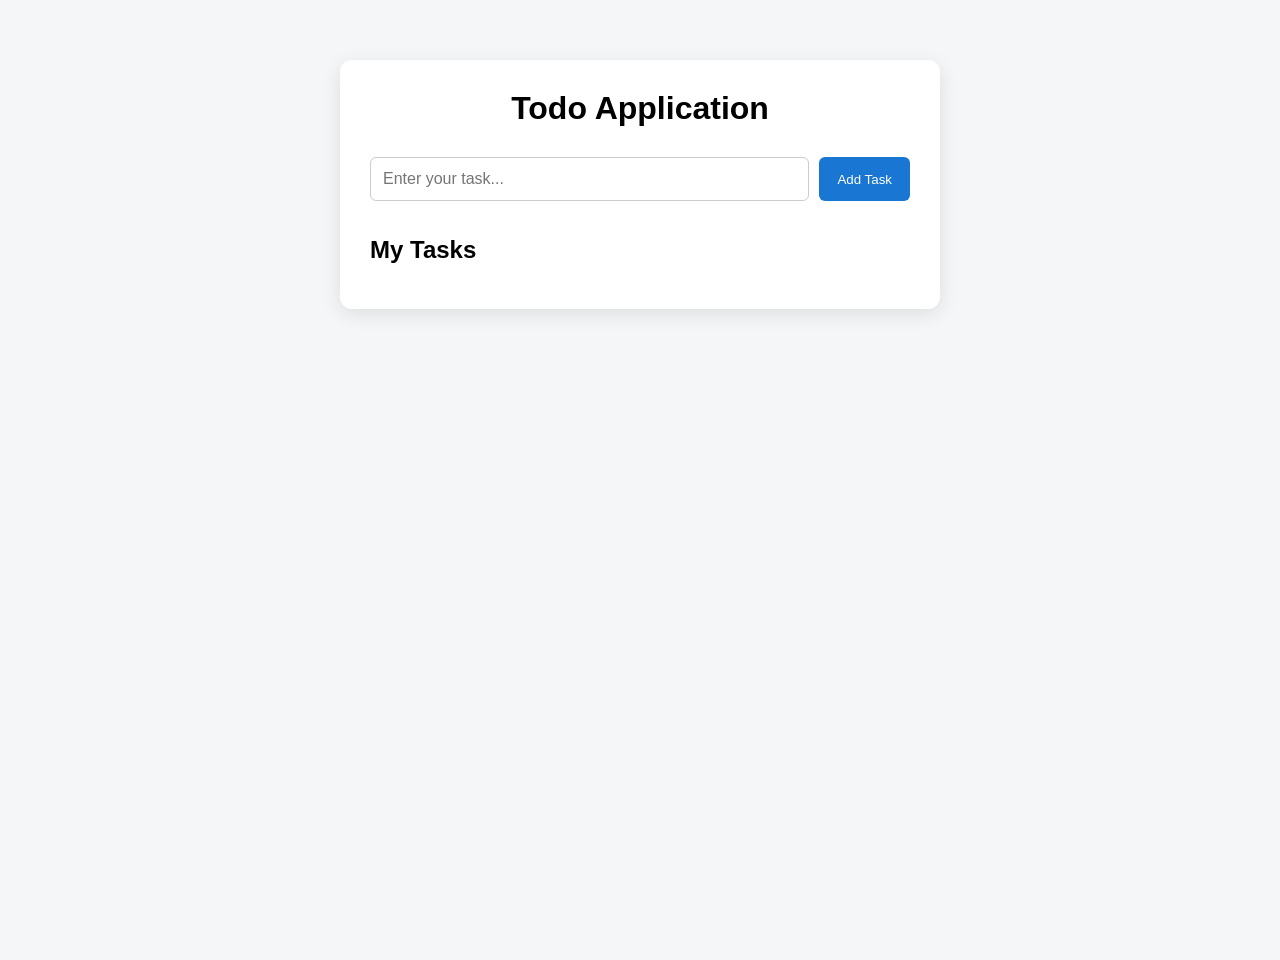
==== src/main/resources/static/index.html @ 5bc9d44f "first commit" ====
<!DOCTYPE html>
<html lang="en">

<head>
    <meta charset="UTF-8">
    <meta name="viewport" content="width=device-width, initial-scale=1.0">

    <title>Todo Application</title>

    <link rel="stylesheet" href="index.css">
</head>

<body>

    <div class="container">

        <h1>Todo Application</h1>

        <!-- Create Todo -->
        <div class="todo-form">

            <input type="text" id="taskInput" placeholder="Enter your task...">

            <button onclick="createTodo()">
                Add Task
            </button>

        </div>


        <!-- Todo List -->
        <div class="todo-section">

            <h2>My Tasks</h2>

            <div id="todoList"></div>

        </div>

    </div>

    <script src="index.js"></script>

</body>

</html>
---- src/main/resources/static/index.css ----
* {
    margin: 0;
    padding: 0;
    box-sizing: border-box;
}

body {
    font-family: Arial, sans-serif;
    background: #f4f6f8;
    min-height: 100vh;
}

.container {
    width: 600px;
    margin: 60px auto;
    background: white;
    padding: 30px;
    border-radius: 12px;
    box-shadow: 0 5px 20px rgba(0, 0, 0, 0.1);
}

h1 {
    text-align: center;
    margin-bottom: 30px;
}

.todo-form {
    display: flex;
    gap: 10px;
}

.todo-form input {
    flex: 1;
    padding: 12px;
    font-size: 16px;
    border: 1px solid #ccc;
    border-radius: 6px;
    outline: none;
}

.todo-form input:focus {
    border-color: #1976d2;
}

.todo-form button {
    padding: 12px 18px;
    border: none;
    border-radius: 6px;
    background: #1976d2;
    color: white;
    cursor: pointer;
}

.todo-form button:hover {
    background: #125aa0;
}

.todo-section {
    margin-top: 35px;
}

.todo-section h2 {
    margin-bottom: 15px;
}

.todo-item {
    display: flex;
    justify-content: space-between;
    align-items: center;

    padding: 15px;
    margin-bottom: 10px;

    background: #f5f5f5;
    border-radius: 7px;
}

.task-text {
    font-size: 16px;
}

.todo-actions {
    display: flex;
    gap: 8px;
}

.edit-btn {
    background: #f0ad4e;
    color: white;
    border: none;
    padding: 8px 12px;
    border-radius: 5px;
    cursor: pointer;
}

.delete-btn {
    background: #d9534f;
    color: white;
    border: none;
    padding: 8px 12px;
    border-radius: 5px;
    cursor: pointer;
}

.edit-btn:hover {
    background: #ec971f;
}

.delete-btn:hover {
    background: #c9302c;
}

.empty-message {
    text-align: center;
    color: #777;
    padding: 20px;
}
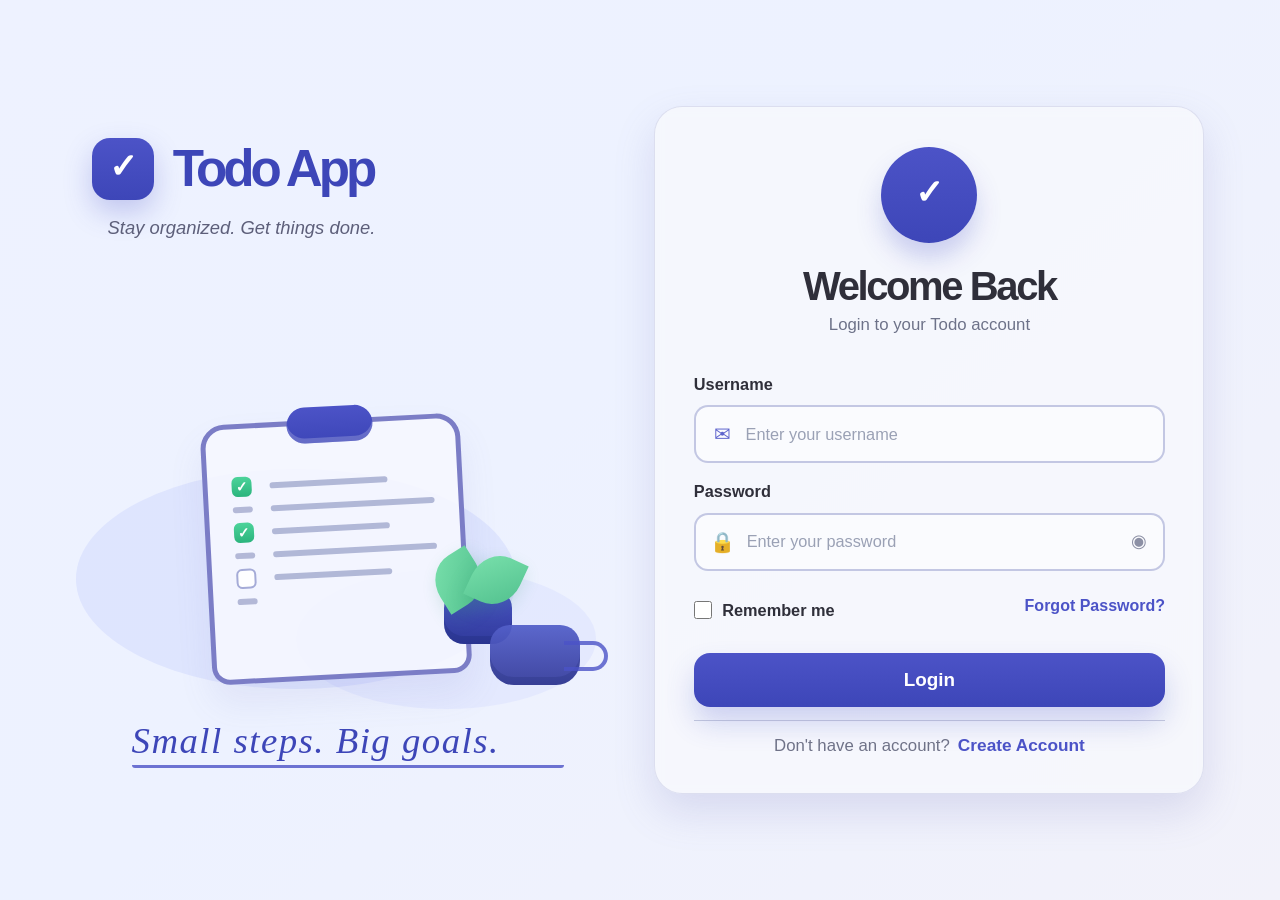
==== commit 26d606fb: "first commit" ====
--- a/src/main/resources/static/index.html
+++ b/src/main/resources/static/index.html
@@ -14,12 +14,53 @@
 
     <div class="container">
 
-        <h1>Todo Application</h1>
+        <div class="topbar">
+            <h1>Todo Application</h1>
+            <button class="logout-btn" onclick="logoutUser()">Logout</button>
+        </div>
+
+        <section class="dashboard-welcome">
+            <div class="dashboard-welcome-copy">
+                <p id="welcomeText"></p>
+                <p class="dashboard-tagline">A little progress, every day.</p>
+            </div>
+            <div class="dashboard-art" aria-hidden="true">
+                <div class="art-board">
+                    <div class="art-clip"></div>
+                    <div class="art-row"><span class="art-check">✓</span><span class="art-line"></span></div>
+                    <div class="art-row"><span class="art-check">✓</span><span class="art-line"></span></div>
+                    <div class="art-row"><span class="art-check art-pending"></span><span class="art-line art-line-short"></span></div>
+                </div>
+                <div class="art-plant">
+                    <span class="art-leaf art-leaf-left"></span>
+                    <span class="art-leaf art-leaf-right"></span>
+                    <span class="art-pot"></span>
+                </div>
+                <div class="art-mug"></div>
+            </div>
+        </section>
+
+        <section class="dashboard-summary" aria-label="User statistics">
+            <div class="summary-stat">
+                <span class="summary-label">Registered users</span>
+                <strong id="registeredUserCount" aria-live="polite">--</strong>
+            </div>
+        </section>
 
         <!-- Create Todo -->
         <div class="todo-form">
 
             <input type="text" id="taskInput" placeholder="Enter your task...">
+            <input type="date" id="dueDateInput">
+            <select id="priorityInput">
+                <option value="LOW">Low</option>
+                <option value="MEDIUM" selected>Medium</option>
+                <option value="HIGH">High</option>
+            </select>
+            <label class="checkbox-label">
+                <input type="checkbox" id="completedInput">
+                Completed
+            </label>
 
             <button onclick="createTodo()">
                 Add Task
@@ -27,6 +68,20 @@
 
         </div>
 
+        <div class="filter-actions">
+            <button id="taskFilterBtn" class="filter-btn" onclick="toggleTaskFilter()">
+                Show Uncompleted
+            </button>
+            <input type="search" id="taskSearchInput" placeholder="Search tasks..." aria-label="Search tasks">
+            <input type="date" id="taskDateFilter" aria-label="Filter by due date">
+            <select id="taskPriorityFilter" aria-label="Filter by priority">
+                <option value="">All priorities</option>
+                <option value="LOW">Low</option>
+                <option value="MEDIUM">Medium</option>
+                <option value="HIGH">High</option>
+            </select>
+            <button id="clearTaskFiltersBtn" class="clear-filter-btn" type="button">Clear filters</button>
+        </div>
 
         <!-- Todo List -->
         <div class="todo-section">
--- a/src/main/resources/static/index.css
+++ b/src/main/resources/static/index.css
@@ -4,84 +4,897 @@
     box-sizing: border-box;
 }
 
+:root {
+    --bg-soft: #eef1ff;
+    --panel: #f5f6f9;
+    --card: #f8f9fd;
+    --purple: #4c53c7;
+    --purple-dark: #3d46b8;
+    --purple-light: #c9cfff;
+    --text: #2f2f3a;
+    --muted: #6b7280;
+    --line: #dfe3f0;
+    --success: #36c18c;
+    --shadow: 0 18px 40px rgba(103, 108, 181, 0.18);
+}
+
 body {
-    font-family: Arial, sans-serif;
-    background: #f4f6f8;
+    font-family: "Segoe UI", Tahoma, Geneva, Verdana, sans-serif;
+    background: linear-gradient(135deg, #eef2ff 0%, #edf2ff 45%, #f2f2fa 100%);
     min-height: 100vh;
+    color: var(--text);
+}
+
+button, input {
+    font: inherit;
+}
+
+.page-shell {
+    display: flex;
+    align-items: center;
+    justify-content: center;
+    min-height: 100vh;
+    gap: 4.5rem;
+    padding: 3rem 4rem;
+    position: relative;
+    overflow: hidden;
+}
+
+.hero-panel,
+.auth-panel {
+    position: relative;
+    z-index: 1;
+}
+
+.hero-panel {
+    width: 44%;
+    min-width: 420px;
+    padding-left: 1rem;
+}
+
+.brand-row {
+    display: flex;
+    align-items: center;
+    gap: 1.2rem;
+    margin-bottom: 1.1rem;
+}
+
+.brand-icon {
+    width: 62px;
+    height: 62px;
+    border-radius: 18px;
+    background: linear-gradient(180deg, var(--purple) 0%, var(--purple-dark) 100%);
+    display: flex;
+    align-items: center;
+    justify-content: center;
+    box-shadow: 0 12px 28px rgba(76, 83, 199, 0.28);
+}
+
+.brand-icon .checkmark,
+.icon-ring .checkmark {
+    color: white;
+    font-size: 2.1rem;
+    font-weight: 700;
+    transform: translateY(-2px);
+}
+
+.hero-panel h1 {
+    font-size: clamp(2.5rem, 4vw, 5rem);
+    font-weight: 800;
+    letter-spacing: -0.08em;
+    color: var(--purple-dark);
+}
+
+.tagline {
+    font-size: 1.15rem;
+    color: #5d5f7a;
+    font-weight: 400;
+    font-style: italic;
+    margin-left: 1rem;
+    margin-bottom: 2.5rem;
+}
+
+.illustration-wrap {
+    position: relative;
+    width: 520px;
+    height: 420px;
+    margin-left: -1rem;
+}
+
+.blob {
+    position: absolute;
+    border-radius: 50%;
+    background: rgba(116, 128, 247, 0.12);
+}
+
+.blob-one {
+    width: 440px;
+    height: 220px;
+    left: 0;
+    bottom: 10px;
+}
+
+.blob-two {
+    width: 300px;
+    height: 140px;
+    right: 0;
+    bottom: -10px;
+    background: rgba(116, 128, 247, 0.08);
+}
+
+.board {
+    position: absolute;
+    left: 130px;
+    bottom: 20px;
+    width: 260px;
+    height: 260px;
+    background: rgba(246, 248, 255, 0.88);
+    border: 5px solid rgba(110, 113, 192, 0.9);
+    border-radius: 24px 24px 18px 18px;
+    box-shadow: 0 20px 35px rgba(104, 108, 182, 0.10);
+    transform: rotate(-3deg);
+}
+
+.clip {
+    position: absolute;
+    width: 86px;
+    height: 36px;
+    background: linear-gradient(180deg, var(--purple) 0%, var(--purple-dark) 100%);
+    border-radius: 18px;
+    left: 50%;
+    transform: translateX(-50%);
+    top: -18px;
+    box-shadow: inset 0 -5px 0 rgba(255,255,255,0.2);
+}
+
+.checklist {
+    position: absolute;
+    left: 24px;
+    right: 24px;
+    top: 48px;
+    display: grid;
+    grid-template-columns: 20px 1fr;
+    gap: 10px 18px;
+    align-items: center;
+}
+
+.check {
+    width: 20px;
+    height: 20px;
+    border-radius: 6px;
+    display: inline-block;
+    position: relative;
+}
+
+.check.done {
+    background: linear-gradient(180deg, #4cd39a 0%, #2bb47d 100%);
+}
+
+.check.done::after {
+    content: "✓";
+    position: absolute;
+    inset: 0;
+    color: white;
+    font-size: 14px;
+    display: flex;
+    align-items: center;
+    justify-content: center;
+    font-weight: 700;
+}
+
+.check.pending {
+    border: 2px solid rgba(127, 136, 198, 0.7);
+    background: rgba(255,255,255,0.9);
+}
+
+.line {
+    display: block;
+    height: 6px;
+    border-radius: 6px;
+    background: rgba(162, 169, 205, 0.8);
+    width: 100%;
+}
+
+.line.short {
+    width: 72%;
+}
+
+.plant {
+    position: absolute;
+    right: 70px;
+    bottom: 55px;
+    width: 100px;
+    height: 110px;
+}
+
+.pot {
+    position: absolute;
+    bottom: 0;
+    left: 18px;
+    width: 68px;
+    height: 54px;
+    background: linear-gradient(180deg, #4c53c7 0%, #2f3a9a 100%);
+    border-radius: 18px 18px 20px 20px;
+    box-shadow: inset 0 -8px 0 rgba(10, 20, 80, 0.15);
+}
+
+.leaf {
+    position: absolute;
+    width: 48px;
+    height: 52px;
+    border-radius: 60% 0 60% 0;
+    background: linear-gradient(135deg, #7be2ad, #50bf8d);
+    bottom: 38px;
+    box-shadow: 0 8px 18px rgba(42, 147, 99, 0.20);
+}
+
+.leaf-one {
+    transform: rotate(-32deg);
+    left: 8px;
+}
+
+.leaf-two {
+    transform: rotate(25deg);
+    right: 6px;
+}
+
+.mug {
+    position: absolute;
+    right: 16px;
+    bottom: 14px;
+    width: 90px;
+    height: 60px;
+    background: linear-gradient(180deg, rgba(83, 95, 201, 0.94), rgba(57, 64, 157, 0.96));
+    border-radius: 20px 20px 24px 24px;
+    box-shadow: inset 0 -8px 0 rgba(10, 20, 80, 0.15);
+}
+
+.mug::before {
+    content: "";
+    position: absolute;
+    width: 40px;
+    height: 22px;
+    border: 4px solid rgba(76, 83, 199, 0.8);
+    border-left: none;
+    border-radius: 0 18px 18px 0;
+    right: -28px;
+    top: 16px;
+}
+
+.script-text {
+    margin-top: 1.25rem;
+    margin-left: 2.5rem;
+    font-size: 2.3rem;
+    font-family: "Segoe Print", "Bradley Hand", cursive;
+    color: var(--purple-dark);
+    font-style: italic;
+    letter-spacing: 0.04em;
+    position: relative;
+}
+
+.script-text::after {
+    content: "";
+    position: absolute;
+    left: 0;
+    right: 18px;
+    bottom: -6px;
+    height: 3px;
+    border-bottom: 3px solid var(--purple);
+    border-radius: 30px;
+    opacity: 0.8;
+}
+
+.auth-panel {
+    width: 550px;
+}
+
+.auth-card {
+    width: 100%;
+    background: rgba(248, 249, 253, 0.78);
+    border: 1px solid rgba(146, 152, 202, 0.26);
+    border-radius: 28px;
+    box-shadow: var(--shadow);
+    padding: 2.5rem 2.4rem 2.3rem;
+    backdrop-filter: blur(6px);
+}
+
+.icon-ring {
+    width: 96px;
+    height: 96px;
+    margin: 0 auto 1.3rem;
+    border-radius: 50%;
+    background: linear-gradient(180deg, var(--purple) 0%, var(--purple-dark) 100%);
+    display: flex;
+    align-items: center;
+    justify-content: center;
+    box-shadow: 0 16px 24px rgba(76, 83, 199, 0.25);
+}
+
+.auth-card h2 {
+    text-align: center;
+    font-size: clamp(2.5rem, 2.4vw, 3.5rem);
+    color: var(--text);
+    letter-spacing: -0.06em;
+    margin-bottom: 0.4rem;
+    font-weight: 800;
+}
+
+.subheading {
+    text-align: center;
+    color: #6d7289;
+    font-size: 1.05rem;
+    margin-bottom: 2rem;
+}
+
+.auth-form {
+    display: flex;
+    flex-direction: column;
+    gap: 0.7rem;
+}
+
+.auth-form[hidden] {
+    display: none;
+}
+
+.auth-form label {
+    font-size: 1.02rem;
+    font-weight: 600;
+    color: var(--text);
+    margin-top: 0.5rem;
+}
+
+.input-wrap {
+    position: relative;
+    display: flex;
+    align-items: center;
+    background: rgba(255,255,255,0.4);
+    border: 2px solid rgba(172, 177, 216, 0.7);
+    border-radius: 14px;
+    padding: 0 1rem;
+    height: 58px;
+    transition: border-color 0.2s ease, box-shadow 0.2s ease;
+}
+
+.input-wrap:focus-within {
+    border-color: rgba(76, 83, 199, 0.8);
+    box-shadow: 0 0 0 3px rgba(76, 83, 199, 0.08);
+}
+
+.input-icon {
+    font-size: 1.25rem;
+    color: var(--purple);
+    opacity: 0.9;
+    width: 22px;
+    display: inline-flex;
+    align-items: center;
+    justify-content: center;
+}
+
+.input-wrap input {
+    width: 100%;
+    border: none;
+    background: transparent;
+    outline: none;
+    padding: 0 0.8rem;
+    font-size: 1.02rem;
+    color: var(--text);
+}
+
+.input-wrap input::placeholder {
+    color: #9aa1b5;
+}
+
+.toggle-eye {
+    color: #8c90a5;
+    font-size: 1.1rem;
+    margin-left: 0.5rem;
+}
+
+.remember-row {
+    display: flex;
+    align-items: center;
+    justify-content: space-between;
+    gap: 1rem;
+    margin: 0.7rem 0 1.35rem;
+}
+
+.checkbox-row {
+    display: inline-flex;
+    align-items: center;
+    gap: 0.65rem;
+    font-size: 0.96rem;
+    color: var(--muted);
+    font-weight: 500;
+}
+
+.checkbox-row input {
+    width: 18px;
+    height: 18px;
+    accent-color: var(--purple);
+}
+
+.remember-row a,
+.signup-row a {
+    color: var(--purple);
+    text-decoration: none;
+    font-weight: 600;
+}
+
+.login-btn {
+    width: 100%;
+    border: none;
+    border-radius: 16px;
+    background: linear-gradient(180deg, var(--purple) 0%, var(--purple-dark) 100%);
+    color: white;
+    font-size: 1.18rem;
+    font-weight: 700;
+    padding: 1rem 1.2rem;
+    cursor: pointer;
+    box-shadow: 0 16px 28px rgba(76, 83, 199, 0.24);
+    transition: transform 0.2s ease, box-shadow 0.2s ease;
+}
+
+.login-btn:hover {
+    transform: translateY(-1px);
+    box-shadow: 0 18px 30px rgba(76, 83, 199, 0.32);
+}
+
+.signup-row {
+    display: flex;
+    justify-content: center;
+    gap: 0.5rem;
+    align-items: center;
+    margin-top: 1.8rem;
+    color: #6f7288;
+    font-size: 1.05rem;
+    position: relative;
+}
+
+.signup-row::before {
+    content: "";
+    position: absolute;
+    left: 0;
+    right: 0;
+    top: -0.95rem;
+    border-top: 1px solid rgba(123, 130, 175, 0.4);
+}
+
+.signup-row a {
+    font-size: 1.08rem;
+}
+
+.signup-row button {
+    border: 0;
+    background: transparent;
+    color: var(--purple);
+    font-size: 1.08rem;
+    font-weight: 600;
+    cursor: pointer;
+}
+
+.signup-row button:hover {
+    text-decoration: underline;
+}
+
+@media (max-width: 1100px) {
+    .page-shell {
+        flex-direction: column;
+        padding: 2.5rem 1.5rem 3rem;
+    }
+
+    .hero-panel {
+        width: 100%;
+        min-width: unset;
+    }
+
+    .illustration-wrap {
+        margin: 0 auto;
+    }
+
+    .auth-panel {
+        width: min(100%, 560px);
+    }
+}
+
+@media (max-width: 640px) {
+    .brand-row {
+        justify-content: center;
+    }
+
+    .hero-panel h1 {
+        font-size: 3rem;
+    }
+
+    .tagline {
+        text-align: center;
+        margin-left: 0;
+    }
+
+    .illustration-wrap {
+        transform: scale(0.85);
+        transform-origin: center top;
+        margin-top: 0.5rem;
+    }
+
+    .script-text {
+        text-align: center;
+        margin-left: 0;
+    }
+
+    .auth-card {
+        padding: 2rem 1.2rem 1.7rem;
+    }
+
+    .remember-row {
+        flex-direction: column;
+        align-items: flex-start;
+    }
 }
 
 .container {
-    width: 600px;
+    width: min(900px, 90%);
     margin: 60px auto;
+    background: rgba(255, 255, 255, 0.9);
+    border: 1px solid rgba(146, 152, 202, 0.18);
+    padding: 30px;
+    border-radius: 18px;
+    box-shadow: 0 16px 38px rgba(44, 50, 109, 0.08);
+}
+
+.topbar {
+    display: flex;
+    justify-content: space-between;
+    align-items: center;
+    gap: 12px;
+    margin-bottom: 18px;
+}
+
+.topbar h1 {
+    font-size: 2.2rem;
+    color: var(--purple-dark);
+    letter-spacing: -0.05em;
+}
+
+.logout-btn {
+    background: linear-gradient(180deg, #f06767 0%, #d94d4d 100%);
+    color: white;
+    border: none;
+    padding: 10px 16px;
+    border-radius: 10px;
+    cursor: pointer;
+    font-weight: 700;
+}
+
+#welcomeText {
+    margin-bottom: 8px;
+    font-weight: 600;
+    color: var(--purple-dark);
+    font-size: 1.6rem;
+}
+
+.dashboard-welcome {
+    display: flex;
+    justify-content: space-between;
+    align-items: center;
+    gap: 24px;
+    min-height: 205px;
+    margin-bottom: 8px;
+}
+
+.dashboard-tagline {
+    color: #69718b;
+    font-size: 1rem;
+}
+
+.dashboard-art {
+    position: relative;
+    flex: 0 0 280px;
+    height: 190px;
+}
+
+.art-board {
+    position: absolute;
+    left: 48px;
+    top: 15px;
+    width: 150px;
+    height: 158px;
+    padding: 40px 17px 15px;
+    border: 4px solid rgba(110, 113, 192, 0.9);
+    border-radius: 19px 19px 14px 14px;
+    background: #f6f8ff;
+    box-shadow: 0 14px 24px rgba(104, 108, 182, 0.12);
+    transform: rotate(-4deg);
+}
+
+.art-clip {
+    position: absolute;
+    top: -12px;
+    left: 50%;
+    width: 54px;
+    height: 23px;
+    border-radius: 14px;
+    background: linear-gradient(180deg, var(--purple), var(--purple-dark));
+    transform: translateX(-50%);
+}
+
+.art-row {
+    display: flex;
+    align-items: center;
+    gap: 10px;
+    margin-bottom: 13px;
+}
+
+.art-check {
+    display: grid;
+    place-items: center;
+    width: 16px;
+    height: 16px;
+    flex: 0 0 16px;
+    border-radius: 5px;
+    background: #36c18c;
+    color: white;
+    font-size: 12px;
+    font-weight: 700;
+}
+
+.art-pending {
+    border: 2px solid #8d96c5;
+    background: transparent;
+}
+
+.art-line {
+    width: 100%;
+    height: 5px;
+    border-radius: 4px;
+    background: #a2a9cd;
+}
+
+.art-line-short {
+    width: 70%;
+}
+
+.art-plant {
+    position: absolute;
+    right: 25px;
+    bottom: 8px;
+    width: 57px;
+    height: 73px;
+}
+
+.art-pot {
+    position: absolute;
+    bottom: 0;
+    left: 10px;
+    width: 40px;
+    height: 33px;
+    border-radius: 10px 10px 13px 13px;
+    background: linear-gradient(180deg, #4c53c7, #2f3a9a);
+}
+
+.art-leaf {
+    position: absolute;
+    bottom: 26px;
+    width: 27px;
+    height: 34px;
+    border-radius: 70% 0 70% 0;
+    background: linear-gradient(135deg, #7be2ad, #50bf8d);
+}
+
+.art-leaf-left {
+    left: 2px;
+    transform: rotate(-30deg);
+}
+
+.art-leaf-right {
+    right: 2px;
+    transform: rotate(25deg);
+}
+
+.art-mug {
+    position: absolute;
+    right: 5px;
+    bottom: 8px;
+    width: 48px;
+    height: 37px;
+    border-radius: 11px 11px 14px 14px;
+    background: linear-gradient(180deg, #535fc9, #39409d);
+}
+
+.art-mug::after {
+    position: absolute;
+    top: 9px;
+    right: -12px;
+    width: 15px;
+    height: 13px;
+    border: 3px solid #535fc9;
+    border-left: 0;
+    border-radius: 0 10px 10px 0;
+    content: "";
+}
+
+.dashboard-summary {
+    display: flex;
+    margin: 0 0 24px;
+}
+
+.summary-stat {
+    display: flex;
+    flex-direction: column;
+    gap: 8px;
+    min-width: 190px;
+    padding: 16px 20px;
+    background: #f7f8ff;
+    border: 1px solid rgba(146, 152, 202, 0.25);
+    border-radius: 12px;
+}
+
+.summary-label {
+    color: #626b83;
+    font-size: 0.9rem;
+    font-weight: 600;
+}
+
+.summary-stat strong {
+    color: var(--purple-dark);
+    font-size: 1.8rem;
+    line-height: 1;
+}
+
+.todo-form {
+    display: flex;
+    flex-wrap: wrap;
+    gap: 12px;
+    align-items: center;
+    margin-bottom: 18px;
+}
+
+.todo-form input,
+.todo-form select {
+    flex: 1;
+    min-width: 120px;
+    padding: 12px 14px;
+    border: 1px solid var(--line);
+    border-radius: 10px;
     background: white;
-    padding: 30px;
-    border-radius: 12px;
-    box-shadow: 0 5px 20px rgba(0, 0, 0, 0.1);
-}
-
-h1 {
-    text-align: center;
-    margin-bottom: 30px;
-}
-
-.todo-form {
-    display: flex;
-    gap: 10px;
-}
-
-.todo-form input {
-    flex: 1;
-    padding: 12px;
-    font-size: 16px;
-    border: 1px solid #ccc;
-    border-radius: 6px;
+    font-size: 1rem;
     outline: none;
 }
 
-.todo-form input:focus {
-    border-color: #1976d2;
+.todo-form input:focus,
+.todo-form select:focus {
+    border-color: var(--purple);
+    box-shadow: 0 0 0 3px rgba(76, 83, 199, 0.08);
+}
+
+.checkbox-label {
+    display: flex;
+    align-items: center;
+    gap: 8px;
+    font-size: 0.95rem;
+    color: var(--text);
 }
 
 .todo-form button {
     padding: 12px 18px;
     border: none;
-    border-radius: 6px;
-    background: #1976d2;
+    border-radius: 10px;
+    background: linear-gradient(180deg, var(--purple) 0%, var(--purple-dark) 100%);
     color: white;
     cursor: pointer;
-}
-
-.todo-form button:hover {
-    background: #125aa0;
+    font-weight: 700;
+}
+
+.filter-actions {
+    margin: 18px 0 10px;
+    display: flex;
+    flex-wrap: wrap;
+    align-items: center;
+    gap: 10px;
+}
+
+.filter-actions input,
+.filter-actions select {
+    min-width: 150px;
+    padding: 10px 12px;
+    border: 1px solid var(--line);
+    border-radius: 9px;
+    background: white;
+    color: var(--text);
+}
+
+.filter-actions input[type="search"] {
+    flex: 1;
+}
+
+.filter-btn {
+    padding: 10px 16px;
+    border: none;
+    border-radius: 10px;
+    background: #2fbf78;
+    color: white;
+    cursor: pointer;
+    font-weight: 700;
+}
+
+.clear-filter-btn {
+    padding: 10px 12px;
+    border: 1px solid var(--line);
+    border-radius: 9px;
+    background: white;
+    color: var(--text);
+    cursor: pointer;
 }
 
 .todo-section {
-    margin-top: 35px;
+    margin-top: 28px;
 }
 
 .todo-section h2 {
     margin-bottom: 15px;
+    color: var(--purple-dark);
 }
 
 .todo-item {
     display: flex;
     justify-content: space-between;
     align-items: center;
-
-    padding: 15px;
-    margin-bottom: 10px;
-
-    background: #f5f5f5;
-    border-radius: 7px;
+    gap: 14px;
+    padding: 16px 18px;
+    margin-bottom: 12px;
+    background: #f7f8ff;
+    border: 1px solid rgba(146, 152, 202, 0.2);
+    border-radius: 12px;
+    box-shadow: 0 8px 18px rgba(74, 82, 176, 0.05);
+}
+
+.todo-item.completed {
+    background: #ecfdf5;
+}
+
+.todo-item.overdue {
+    border-color: rgba(220, 93, 93, 0.45);
+    background: #fff4f4;
+}
+
+.task-content {
+    display: flex;
+    flex-direction: column;
+    gap: 8px;
+    flex: 1;
 }
 
 .task-text {
-    font-size: 16px;
+    font-size: 1.08rem;
+    font-weight: 700;
+    color: var(--text);
+}
+
+.line-through {
+    text-decoration: line-through;
+    opacity: 0.7;
+}
+
+.task-meta {
+    display: flex;
+    flex-wrap: wrap;
+    gap: 10px 16px;
+    font-size: 0.88rem;
+    color: #465066;
 }
 
 .todo-actions {
     display: flex;
     gap: 8px;
+    align-items: center;
+    flex-wrap: wrap;
+}
+
+.status-toggle {
+    display: flex;
+    align-items: center;
+    gap: 6px;
+    font-size: 0.86rem;
+    color: var(--text);
 }
 
 .edit-btn {
@@ -89,8 +902,9 @@
     color: white;
     border: none;
     padding: 8px 12px;
-    border-radius: 5px;
+    border-radius: 8px;
     cursor: pointer;
+    font-weight: 700;
 }
 
 .delete-btn {
@@ -98,20 +912,35 @@
     color: white;
     border: none;
     padding: 8px 12px;
-    border-radius: 5px;
+    border-radius: 8px;
     cursor: pointer;
-}
-
-.edit-btn:hover {
-    background: #ec971f;
-}
-
-.delete-btn:hover {
-    background: #c9302c;
+    font-weight: 700;
 }
 
 .empty-message {
     text-align: center;
-    color: #777;
+    color: #6a7283;
     padding: 20px;
+    background: rgba(247, 248, 255, 0.8);
+    border-radius: 12px;
+}
+
+.auth-container {
+    max-width: 500px;
+}
+
+@media (max-width: 640px) {
+    .dashboard-welcome {
+        flex-direction: column;
+        align-items: flex-start;
+        min-height: 0;
+        margin: 14px 0 20px;
+    }
+
+    .dashboard-art {
+        align-self: center;
+        flex: 0 0 190px;
+        width: min(280px, 100%);
+        height: 190px;
+    }
 }
